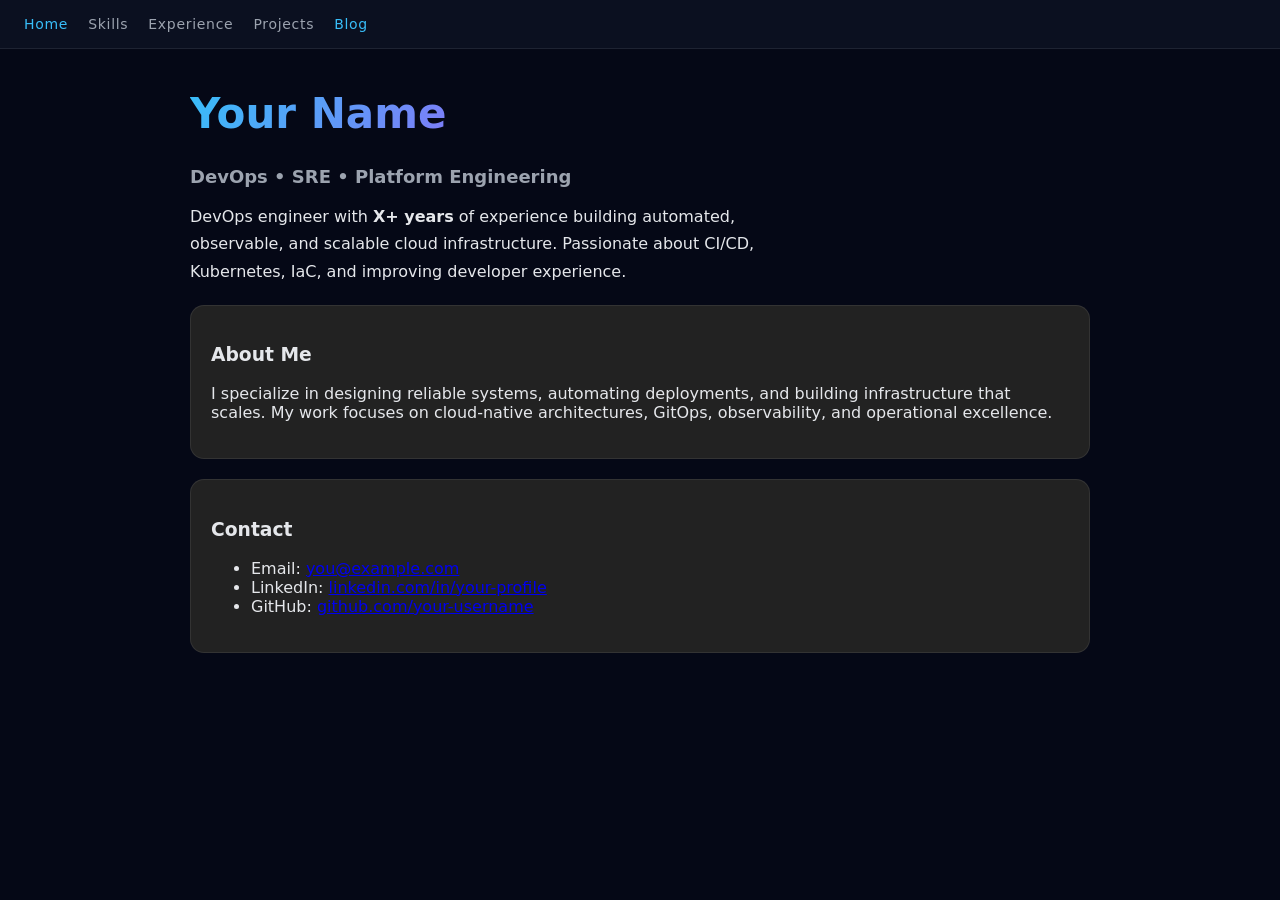
==== index.html @ d939b606 "this my devops porfolio" ====
<!DOCTYPE html>
<html lang="en">

<link rel="stylesheet" href="style.css" />
<script src="theme.js"></script>

<head>
  <meta charset="UTF-8" />
  <title>DevOps Engineer Portfolio</title>
  <meta name="viewport" content="width=device-width, initial-scale=1" />
  <link rel="stylesheet" href="style.css" />
</head>

<body>
  <nav class="nav">
    <a href="index.html" class="nav-item active">Home</a>
    <a href="skills.html" class="nav-item">Skills</a>
    <a href="experience.html" class="nav-item">Experience</a>
	 <a href="projects.html" class="nav-item">Projects</a>
    <a href="blog.html" class="nav-item active">Blog</a>
  </nav>

  <div class="container">
    <header class="hero">
      <h1 class="title">Your Name</h1>
      <h2 class="subtitle">DevOps • SRE • Platform Engineering</h2>
      <p class="summary">
        DevOps engineer with <strong>X+ years</strong> of experience building automated,
        observable, and scalable cloud infrastructure. Passionate about CI/CD,
        Kubernetes, IaC, and improving developer experience.
      </p>
    </header>

    <section class="card">
      <h3>About Me</h3>
      <p>
        I specialize in designing reliable systems, automating deployments, and
        building infrastructure that scales. My work focuses on cloud-native
        architectures, GitOps, observability, and operational excellence.
      </p>
    </section>

    <section class="card">
      <h3>Contact</h3>
      <ul class="contact-list">
        <li>Email: <a href="mailto:you@example.com">you@example.com</a></li>
        <li>LinkedIn: <a href="#">linkedin.com/in/your-profile</a></li>
        <li>GitHub: <a href="#">github.com/your-username</a></li>
      </ul>
    </section>
  </div>
</body>
</html>
---- style.css ----
body {
  margin: 0;
  font-family: system-ui, sans-serif;
  background: #050816;
  color: #e5e7eb;
}

.nav {
  display: flex;
  gap: 20px;
  padding: 16px 24px;
  background: #0b1020;
  border-bottom: 1px solid rgba(255,255,255,0.08);
}

.nav-item {
  color: #9ca3af;
  text-decoration: none;
  font-size: 14px;
  letter-spacing: 0.05em;
}

.nav-item.active,
.nav-item:hover {
  color: #38bdf8;
}

.container {
  max-width: 900px;
  margin: 40px auto;
  padding: 0 20px;
}

.title {
  font-size: 42px;
  font-weight: 700;
  background: linear-gradient(120deg, #38bdf8, #a855f7, #f97316);
  -webkit-background-clip: text;
  color: transparent;
}

.subtitle {
  font-size: 18px;
  color: #9ca3af;
  margin-top: 6px;
}

.summary {
  margin-top: 16px;
  line-height: 1.7;
  max-width: 600px;
}

.card {
  background: #222222;
  padding: 20px;
  border-radius: 14px;
  margin-top: 20px;
  border: 1px solid rgba(255,255,255,0.08);
}

.page-title {
  font-size: 32px;
  margin-bottom: 20px;
}

.timeline {
  border-left: 2px solid #111111;
  padding-left: 20px;
}

.timeline-item {
  margin-bottom: 24px;
}

.timeline-item h3 {
  margin: 0;
}

.time {
  font-size: 12px;
  color: #333333;
}
---- style.css ----
body {
  margin: 0;
  font-family: system-ui, sans-serif;
  background: #050816;
  color: #e5e7eb;
}

.nav {
  display: flex;
  gap: 20px;
  padding: 16px 24px;
  background: #0b1020;
  border-bottom: 1px solid rgba(255,255,255,0.08);
}

.nav-item {
  color: #9ca3af;
  text-decoration: none;
  font-size: 14px;
  letter-spacing: 0.05em;
}

.nav-item.active,
.nav-item:hover {
  color: #38bdf8;
}

.container {
  max-width: 900px;
  margin: 40px auto;
  padding: 0 20px;
}

.title {
  font-size: 42px;
  font-weight: 700;
  background: linear-gradient(120deg, #38bdf8, #a855f7, #f97316);
  -webkit-background-clip: text;
  color: transparent;
}

.subtitle {
  font-size: 18px;
  color: #9ca3af;
  margin-top: 6px;
}

.summary {
  margin-top: 16px;
  line-height: 1.7;
  max-width: 600px;
}

.card {
  background: #222222;
  padding: 20px;
  border-radius: 14px;
  margin-top: 20px;
  border: 1px solid rgba(255,255,255,0.08);
}

.page-title {
  font-size: 32px;
  margin-bottom: 20px;
}

.timeline {
  border-left: 2px solid #111111;
  padding-left: 20px;
}

.timeline-item {
  margin-bottom: 24px;
}

.timeline-item h3 {
  margin: 0;
}

.time {
  font-size: 12px;
  color: #333333;
}
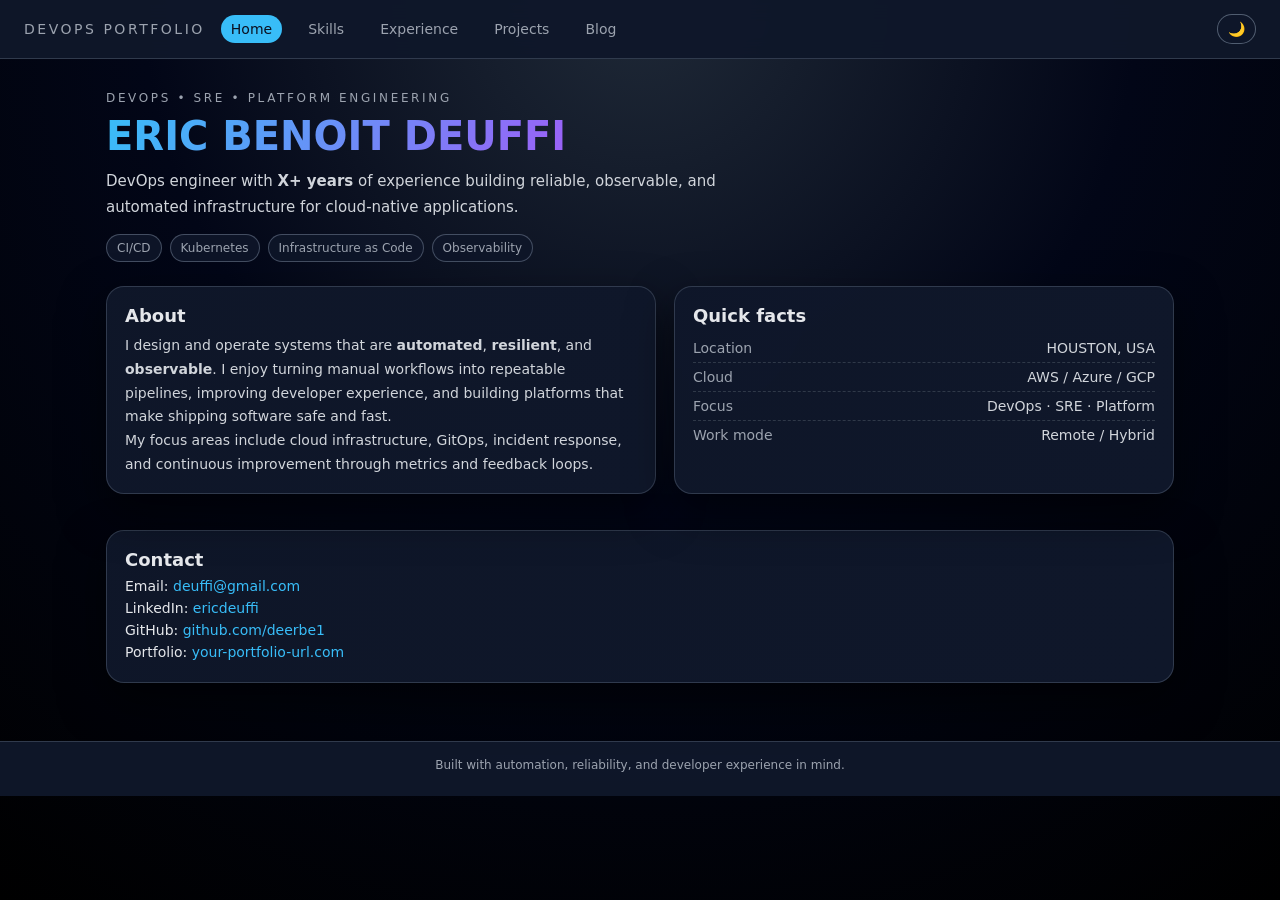
==== commit d44a8b10: "This is my updated Devops Porfolio" ====
--- a/index.html
+++ b/index.html
@@ -1,53 +1,80 @@
 <!DOCTYPE html>
 <html lang="en">
-
-<link rel="stylesheet" href="style.css" />
-<script src="theme.js"></script>
-
 <head>
   <meta charset="UTF-8" />
   <title>DevOps Engineer Portfolio</title>
   <meta name="viewport" content="width=device-width, initial-scale=1" />
   <link rel="stylesheet" href="style.css" />
 </head>
-
 <body>
   <nav class="nav">
-    <a href="index.html" class="nav-item active">Home</a>
-    <a href="skills.html" class="nav-item">Skills</a>
-    <a href="experience.html" class="nav-item">Experience</a>
-	 <a href="projects.html" class="nav-item">Projects</a>
-    <a href="blog.html" class="nav-item active">Blog</a>
+    <div class="nav-left">
+      <span class="nav-brand">DevOps Portfolio</span>
+      <a href="index.html" class="nav-item active">Home</a>
+      <a href="skills.html" class="nav-item">Skills</a>
+      <a href="experience.html" class="nav-item">Experience</a>
+      <a href="projects.html" class="nav-item">Projects</a>
+      <a href="blog.html" class="nav-item">Blog</a>
+    </div>
+    <button id="theme-toggle" class="theme-btn" aria-label="Toggle theme">🌙</button>
   </nav>
 
-  <div class="container">
+  <main class="container">
     <header class="hero">
-      <h1 class="title">Your Name</h1>
-      <h2 class="subtitle">DevOps • SRE • Platform Engineering</h2>
-      <p class="summary">
-        DevOps engineer with <strong>X+ years</strong> of experience building automated,
-        observable, and scalable cloud infrastructure. Passionate about CI/CD,
-        Kubernetes, IaC, and improving developer experience.
+      <p class="hero-kicker">DevOps • SRE • Platform Engineering</p>
+      <h1 class="hero-title">ERIC BENOIT DEUFFI</h1>
+      <p class="hero-subtitle">
+        DevOps engineer with <strong>X+ years</strong> of experience building reliable, observable, and automated
+        infrastructure for cloud-native applications.
       </p>
+      <div class="hero-tags">
+        <span class="tag">CI/CD</span>
+        <span class="tag">Kubernetes</span>
+        <span class="tag">Infrastructure as Code</span>
+        <span class="tag">Observability</span>
+      </div>
     </header>
 
-    <section class="card">
-      <h3>About Me</h3>
-      <p>
-        I specialize in designing reliable systems, automating deployments, and
-        building infrastructure that scales. My work focuses on cloud-native
-        architectures, GitOps, observability, and operational excellence.
-      </p>
+    <section class="grid-2">
+      <section class="card">
+        <h2>About</h2>
+        <p>
+          I design and operate systems that are <strong>automated</strong>, <strong>resilient</strong>, and
+          <strong>observable</strong>. I enjoy turning manual workflows into repeatable pipelines, improving
+          developer experience, and building platforms that make shipping software safe and fast.
+        </p>
+        <p>
+          My focus areas include cloud infrastructure, GitOps, incident response, and continuous improvement
+          through metrics and feedback loops.
+        </p>
+      </section>
+
+      <section class="card">
+        <h2>Quick facts</h2>
+        <ul class="facts">
+          <li><span>Location</span><span>HOUSTON, USA</span></li>
+          <li><span>Cloud</span><span>AWS / Azure / GCP</span></li>
+          <li><span>Focus</span><span>DevOps · SRE · Platform</span></li>
+          <li><span>Work mode</span><span>Remote / Hybrid</span></li>
+        </ul>
+      </section>
     </section>
 
     <section class="card">
-      <h3>Contact</h3>
+      <h2>Contact</h2>
       <ul class="contact-list">
-        <li>Email: <a href="mailto:you@example.com">you@example.com</a></li>
-        <li>LinkedIn: <a href="#">linkedin.com/in/your-profile</a></li>
-        <li>GitHub: <a href="#">github.com/your-username</a></li>
+        <li>Email: <a href="mailto:you@example.com">deuffi@gmail.com</a></li>
+        <li>LinkedIn: <a href="www.linkedin.com/in/ericdeuffi">ericdeuffi</a></li>
+        <li>GitHub: <a href="#">github.com/deerbe1</a></li>
+        <li>Portfolio: <a href="#">your-portfolio-url.com</a></li>
       </ul>
     </section>
-  </div>
+  </main>
+
+  <footer class="footer">
+    <span>Built with automation, reliability, and developer experience in mind.</span>
+  </footer>
+
+  <script src="theme.js"></script>
 </body>
 </html>
--- a/style.css
+++ b/style.css
@@ -1,83 +1,406 @@
+:root {
+  --bg: #050816;
+  --bg-alt: #0b1020;
+  --card: #111827;
+  --border: rgba(148, 163, 184, 0.25);
+  --text: #e5e7eb;
+  --muted: #9ca3af;
+  --accent: #38bdf8;
+  --accent-soft: rgba(56, 189, 248, 0.15);
+  --radius-lg: 18px;
+  --radius-md: 12px;
+  --shadow-soft: 0 18px 45px rgba(0, 0, 0, 0.55);
+  --font-main: system-ui, -apple-system, BlinkMacSystemFont, "Segoe UI", sans-serif;
+}
+
+/* Base */
+
+* {
+  box-sizing: border-box;
+  margin: 0;
+  padding: 0;
+}
+
 body {
-  margin: 0;
-  font-family: system-ui, sans-serif;
-  background: #050816;
-  color: #e5e7eb;
-}
+  font-family: var(--font-main);
+  background: radial-gradient(circle at top, #1f2937 0, #020617 45%, #000 100%);
+  color: var(--text);
+  min-height: 100vh;
+  display: flex;
+  flex-direction: column;
+}
+
+/* Nav */
 
 .nav {
   display: flex;
-  gap: 20px;
-  padding: 16px 24px;
-  background: #0b1020;
-  border-bottom: 1px solid rgba(255,255,255,0.08);
+  align-items: center;
+  justify-content: space-between;
+  padding: 14px 24px;
+  background: rgba(15, 23, 42, 0.96);
+  border-bottom: 1px solid rgba(148, 163, 184, 0.25);
+  backdrop-filter: blur(10px);
+  position: sticky;
+  top: 0;
+  z-index: 10;
+}
+
+.nav-left {
+  display: flex;
+  align-items: center;
+  gap: 16px;
+  flex-wrap: wrap;
+}
+
+.nav-brand {
+  font-size: 14px;
+  text-transform: uppercase;
+  letter-spacing: 0.18em;
+  color: var(--muted);
 }
 
 .nav-item {
-  color: #9ca3af;
+  font-size: 14px;
+  color: var(--muted);
   text-decoration: none;
-  font-size: 14px;
-  letter-spacing: 0.05em;
-}
-
-.nav-item.active,
+  padding: 6px 10px;
+  border-radius: 999px;
+  transition: all 0.18s ease-out;
+}
+
 .nav-item:hover {
-  color: #38bdf8;
-}
+  color: var(--text);
+  background: rgba(15, 23, 42, 0.9);
+}
+
+.nav-item.active {
+  color: #0b1120;
+  background: var(--accent);
+}
+
+/* Theme button */
+
+.theme-btn {
+  margin-left: auto;
+  border-radius: 999px;
+  border: 1px solid rgba(148, 163, 184, 0.5);
+  background: rgba(15, 23, 42, 0.9);
+  color: var(--text);
+  padding: 6px 10px;
+  cursor: pointer;
+  font-size: 14px;
+  transition: all 0.18s ease-out;
+}
+
+.theme-btn:hover {
+  border-color: var(--accent);
+}
+
+/* Layout */
 
 .container {
-  max-width: 900px;
-  margin: 40px auto;
-  padding: 0 20px;
-}
-
-.title {
-  font-size: 42px;
+  width: 100%;
+  max-width: 1100px;
+  margin: 32px auto 40px;
+  padding: 0 16px;
+}
+
+.footer {
+  padding: 16px 24px 24px;
+  font-size: 12px;
+  color: var(--muted);
+  text-align: center;
+  border-top: 1px solid rgba(148, 163, 184, 0.25);
+  background: rgba(15, 23, 42, 0.96);
+}
+
+/* Hero */
+
+.hero {
+  margin-bottom: 24px;
+}
+
+.hero-kicker {
+  font-size: 12px;
+  text-transform: uppercase;
+  letter-spacing: 0.22em;
+  color: var(--muted);
+  margin-bottom: 8px;
+}
+
+.hero-title {
+  font-size: clamp(32px, 5vw, 40px);
   font-weight: 700;
   background: linear-gradient(120deg, #38bdf8, #a855f7, #f97316);
   -webkit-background-clip: text;
+  background-clip: text;
   color: transparent;
-}
-
-.subtitle {
+  margin-bottom: 10px;
+}
+
+.hero-subtitle {
+  font-size: 15px;
+  max-width: 640px;
+  color: #d1d5db;
+  line-height: 1.7;
+}
+
+.hero-tags {
+  margin-top: 14px;
+  display: flex;
+  flex-wrap: wrap;
+  gap: 8px;
+}
+
+.tag {
+  font-size: 12px;
+  padding: 6px 10px;
+  border-radius: 999px;
+  background: rgba(15, 23, 42, 0.9);
+  border: 1px solid rgba(148, 163, 184, 0.4);
+  color: var(--muted);
+}
+
+/* Cards */
+
+.card {
+  background: radial-gradient(circle at top left, rgba(15, 23, 42, 0.96), rgba(15, 23, 42, 1));
+  border-radius: var(--radius-lg);
+  border: 1px solid var(--border);
+  box-shadow: var(--shadow-soft);
+  padding: 18px 18px 16px;
+  margin-bottom: 18px;
+}
+
+.card h2 {
   font-size: 18px;
-  color: #9ca3af;
+  margin-bottom: 8px;
+}
+
+.card p {
+  font-size: 14px;
+  line-height: 1.7;
+  color: #d1d5db;
+}
+
+/* Grid */
+
+.grid-2 {
+  display: grid;
+  grid-template-columns: minmax(0, 1.1fr) minmax(0, 1fr);
+  gap: 18px;
+  margin-bottom: 18px;
+}
+
+@media (max-width: 800px) {
+  .grid-2 {
+    grid-template-columns: minmax(0, 1fr);
+  }
+}
+
+/* Lists */
+
+.facts {
+  list-style: none;
+  font-size: 14px;
+  color: #d1d5db;
+}
+
+.facts li {
+  display: flex;
+  justify-content: space-between;
+  padding: 6px 0;
+  border-bottom: 1px dashed rgba(55, 65, 81, 0.8);
+}
+
+.facts li:last-child {
+  border-bottom: none;
+}
+
+.facts span:first-child {
+  color: var(--muted);
+}
+
+.contact-list {
+  list-style: none;
+  font-size: 14px;
+}
+
+.contact-list li {
+  margin-bottom: 6px;
+}
+
+.contact-list a {
+  color: var(--accent);
+  text-decoration: none;
+}
+
+.contact-list a:hover {
+  text-decoration: underline;
+}
+
+.bullet-list {
+  padding-left: 18px;
+  font-size: 14px;
+  color: #d1d5db;
+}
+
+.bullet-list li {
+  margin-bottom: 6px;
+}
+
+/* Page titles */
+
+.page-title {
+  font-size: 26px;
+  margin-bottom: 16px;
+}
+
+/* Timeline */
+
+.timeline {
+  border-left: 2px solid var(--accent);
+  padding-left: 16px;
+}
+
+.timeline-item {
+  margin-bottom: 18px;
+  position: relative;
+}
+
+.timeline-item::before {
+  content: "";
+  position: absolute;
+  left: -11px;
+  top: 4px;
+  width: 10px;
+  height: 10px;
+  border-radius: 999px;
+  background: var(--accent);
+  box-shadow: 0 0 0 4px var(--accent-soft);
+}
+
+.timeline-item h2 {
+  font-size: 16px;
+}
+
+.timeline-meta {
+  font-size: 12px;
+  color: var(--muted);
+  margin-bottom: 4px;
+}
+
+/* Projects */
+
+.project-meta {
+  font-size: 12px;
+  color: var(--muted);
   margin-top: 6px;
 }
 
-.summary {
-  margin-top: 16px;
-  line-height: 1.7;
-  max-width: 600px;
-}
-
-.card {
-  background: #222222;
-  padding: 20px;
-  border-radius: 14px;
-  margin-top: 20px;
-  border: 1px solid rgba(255,255,255,0.08);
-}
-
-.page-title {
-  font-size: 32px;
-  margin-bottom: 20px;
-}
-
-.timeline {
-  border-left: 2px solid #111111;
-  padding-left: 20px;
-}
-
-.timeline-item {
-  margin-bottom: 24px;
-}
-
-.timeline-item h3 {
-  margin: 0;
-}
-
-.time {
-  font-size: 12px;
-  color: #333333;
+.project-link {
+  display: inline-block;
+  margin-top: 8px;
+  font-size: 13px;
+  color: var(--accent);
+  text-decoration: none;
+}
+
+.project-link:hover {
+  text-decoration: underline;
+}
+
+/* Blog */
+
+.blog-meta {
+  font-size: 12px;
+  color: var(--muted);
+  margin-bottom: 4px;
+}
+
+.blog-link {
+  display: inline-block;
+  margin-top: 8px;
+  font-size: 13px;
+  color: var(--accent);
+  text-decoration: none;
+}
+
+.blog-link:hover {
+  text-decoration: underline;
+}
+
+/* Light theme */
+
+body.light {
+  background: #f3f4f6;
+  color: #111827;
+}
+
+body.light .nav {
+  background: #ffffff;
+  border-bottom-color: #e5e7eb;
+}
+
+body.light .nav-brand {
+  color: #6b7280;
+}
+
+body.light .nav-item {
+  color: #6b7280;
+}
+
+body.light .nav-item.active {
+  color: #ffffff;
+  background: #2563eb;
+}
+
+body.light .theme-btn {
+  background: #f9fafb;
+  color: #111827;
+  border-color: #d1d5db;
+}
+
+body.light .container {
+  /* same layout, just lighter background via body */
+}
+
+body.light .card {
+  background: #ffffff;
+  border-color: #e5e7eb;
+  box-shadow: 0 18px 40px rgba(15, 23, 42, 0.12);
+}
+
+body.light .card p,
+body.light .bullet-list,
+body.light .facts,
+body.light .timeline-meta,
+body.light .project-meta,
+body.light .blog-meta {
+  color: #374151;
+}
+
+body.light .hero-subtitle {
+  color: #4b5563;
+}
+
+body.light .tag {
+  background: #f9fafb;
+  border-color: #e5e7eb;
+  color: #6b7280;
+}
+
+body.light .timeline {
+  border-left-color: #2563eb;
+}
+
+body.light .timeline-item::before {
+  background: #2563eb;
+  box-shadow: 0 0 0 4px rgba(37, 99, 235, 0.2);
+}
+
+body.light .footer {
+  background: #ffffff;
+  border-top-color: #e5e7eb;
+  color: #6b7280;
 }
